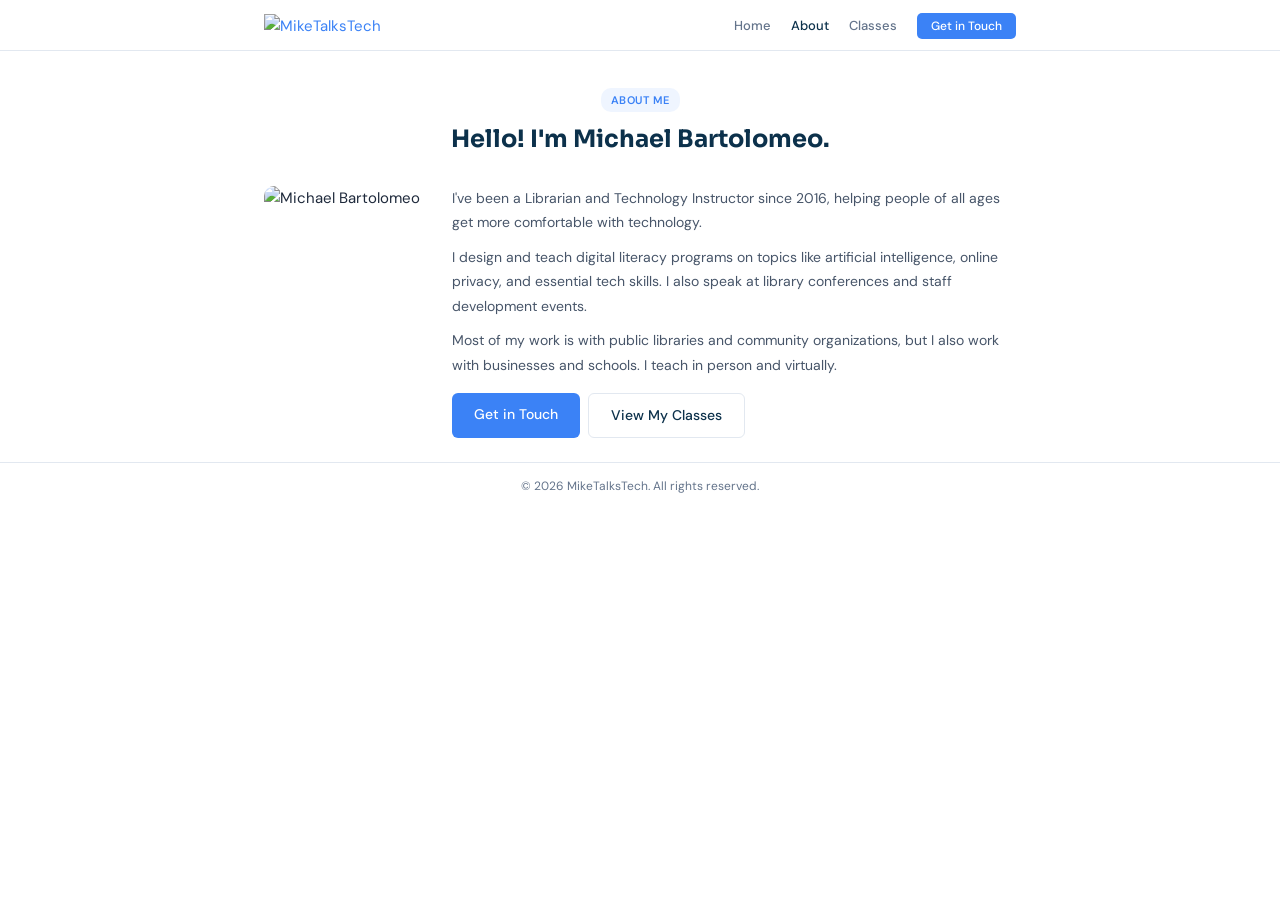
==== about/index.html @ 00e437ed "Add files via upload" ====
<!DOCTYPE html>
<html lang="en">
<head>
  <meta charset="UTF-8">
  <meta name="viewport" content="width=device-width, initial-scale=1.0">
  <title>About | MikeTalksTech</title>
  <meta name="description" content="Meet Michael Bartolomeo, librarian and technology educator helping communities build confidence with technology since 2016.">
  <link rel="stylesheet" href="../style.css">
</head>
<body>

  <nav>
    <div class="nav-bar">
      <a href="/"><img src="../images/logo.png" alt="MikeTalksTech"></a>
      <ul class="nav-links">
        <li><a href="/">Home</a></li>
        <li><a href="/about/" class="on">About</a></li>
        <li><a href="/classes/">Classes</a></li>
        <li><a href="/contact/" class="nav-btn">Get in Touch</a></li>
      </ul>
    </div>
  </nav>

  <div class="pg-head">
    <div class="sec-label">About Me</div>
    <h1>Hello! I'm Michael Bartolomeo.</h1>
  </div>

  <section class="sec" style="padding-top: 0;">
    <div class="w">
      <div class="bio">
        <img src="../images/photo.jpg" alt="Michael Bartolomeo">
        <div>
          <p>I've been a Librarian and Technology Instructor since 2016, helping people of all ages get more comfortable with technology.</p>
          <p>I design and teach digital literacy programs on topics like artificial intelligence, online privacy, and essential tech skills. I also speak at library conferences and staff development events.</p>
          <p>Most of my work is with public libraries and community organizations, but I also work with businesses and schools. I teach in person and virtually.</p>
          <div class="bio-btns">
            <a href="/contact/" class="btn btn-b">Get in Touch</a>
            <a href="/classes/" class="btn btn-o">View My Classes</a>
          </div>
        </div>
      </div>
    </div>
  </section>

  <footer><p>&copy; 2026 MikeTalksTech. All rights reserved.</p></footer>

</body>
</html>
---- style.css ----
@import url('https://fonts.googleapis.com/css2?family=Sora:wght@400;500;600;700&family=DM+Sans:opsz,wght@9..40,400;9..40,500;9..40,600&display=swap');

/* Reset */
*, *::before, *::after { margin: 0; padding: 0; box-sizing: border-box; }

:root {
  --navy: #0C314B;
  --blue: #3B82F6;
  --blue-tint: #eef4ff;
  --surface: #f7f8fa;
  --text: #1e293b;
  --text-mid: #475569;
  --text-light: #64748b;
  --white: #ffffff;
  --border: #e2e8f0;
}

body {
  font-family: 'DM Sans', sans-serif;
  font-size: 15px;
  color: var(--text);
  background: var(--white);
  line-height: 1.65;
}

h1, h2, h3 { font-family: 'Sora', sans-serif; color: var(--navy); }
a { color: var(--blue); text-decoration: none; }
a:hover { color: var(--navy); }
img { max-width: 100%; display: block; }

/* Wrapper */
.w { max-width: 800px; margin: 0 auto; padding: 0 24px; }

/* ===== NAV ===== */
nav {
  border-bottom: 1px solid var(--border);
  background: var(--white);
  position: sticky;
  top: 0;
  z-index: 50;
}

nav.dark { background: var(--navy); border-bottom: none; }

.nav-bar {
  max-width: 800px;
  margin: 0 auto;
  padding: 0 24px;
  height: 50px;
  display: flex;
  align-items: center;
  justify-content: space-between;
}

.nav-bar img { height: 22px; width: auto; }

.nav-links { list-style: none; display: flex; gap: 20px; align-items: center; }

.nav-links a {
  font-size: 13px;
  font-weight: 500;
  color: var(--text-light);
}

.nav-links a:hover, .nav-links a.on { color: var(--navy); }

nav.dark .nav-links a { color: rgba(255,255,255,0.8); }
nav.dark .nav-links a:hover, nav.dark .nav-links a.on { color: #fff; }

.nav-btn {
  background: var(--blue);
  color: #fff !important;
  padding: 5px 14px;
  border-radius: 5px;
  font-size: 12px !important;
  font-weight: 500;
}

.nav-btn:hover { background: #2563eb; color: #fff !important; }

/* Mobile nav */
.menu-btn { display: none; background: none; border: none; cursor: pointer; }
.menu-btn span { display: block; width: 18px; height: 2px; background: var(--navy); margin: 4px 0; }
nav.dark .menu-btn span { background: #fff; }

/* ===== HERO ===== */
.hero {
  background: var(--navy);
  color: #fff;
  text-align: center;
  padding: 56px 24px 48px;
}

.hero h1 {
  color: #fff;
  font-size: 28px;
  font-weight: 700;
  margin-bottom: 12px;
  line-height: 1.2;
}

.hero p {
  color: rgba(255,255,255,0.85);
  font-size: 15px;
  max-width: 460px;
  margin: 0 auto 24px;
  line-height: 1.7;
}

.hero-label {
  display: inline-block;
  background: rgba(59,130,246,0.15);
  color: #60a5fa;
  font-size: 11px;
  font-weight: 600;
  letter-spacing: 0.5px;
  text-transform: uppercase;
  padding: 3px 12px;
  border-radius: 12px;
  margin-bottom: 16px;
}

/* ===== BUTTONS ===== */
.btn {
  display: inline-block;
  padding: 10px 22px;
  border-radius: 6px;
  font-family: 'DM Sans', sans-serif;
  font-size: 14px;
  font-weight: 500;
  border: none;
  cursor: pointer;
  text-align: center;
}

.btn-w { background: #fff; color: var(--navy); }
.btn-w:hover { background: #f0f0f0; color: var(--navy); }

.btn-b { background: var(--blue); color: #fff; }
.btn-b:hover { background: #2563eb; color: #fff; }

.btn-o { background: none; color: var(--navy); border: 1.5px solid var(--border); }
.btn-o:hover { border-color: var(--blue); color: var(--blue); }

.btn-ghost { background: none; color: rgba(255,255,255,0.85); border: 1.5px solid rgba(255,255,255,0.3); }
.btn-ghost:hover { color: #fff; background: rgba(255,255,255,0.06); }

.btn-row { display: flex; gap: 10px; justify-content: center; }

/* ===== SECTIONS ===== */
.sec { padding: 24px 0; }
.sec-alt { background: var(--surface); padding-top: 20px; }

.sec-label {
  display: inline-block;
  background: rgba(59,130,246,0.08);
  color: var(--blue);
  font-size: 11px;
  font-weight: 600;
  letter-spacing: 0.5px;
  text-transform: uppercase;
  padding: 3px 10px;
  border-radius: 10px;
  margin-bottom: 8px;
}

.sec h2 { font-size: 22px; font-weight: 700; margin-bottom: 6px; }
.sec .sub { font-size: 14px; color: var(--text-mid); max-width: 440px; }
.sec-head { margin-bottom: 18px; text-align: center; }
.sec-head .sub { margin: 0 auto; }

/* ===== 3-COLUMN GRID ===== */
.row3 {
  display: grid;
  grid-template-columns: repeat(3, 1fr);
  gap: 14px;
}

.box {
  border: 1px solid var(--border);
  border-radius: 8px;
  padding: 20px;
  background: var(--white);
}

.box:hover { border-color: var(--blue); }

.box h3 { font-size: 14px; font-weight: 600; margin-bottom: 4px; }
.box p { font-size: 13px; color: var(--text-mid); line-height: 1.6; }

/* ===== CLASS TOPIC GROUPS ===== */
.topic-group { margin-bottom: 28px; padding-top: 24px; border-top: 1px solid var(--border); }
.topic-group:first-child { border-top: none; padding-top: 0; }
.topic-group:last-child { margin-bottom: 0; }

.topic-group h2 {
  font-size: 16px;
  font-weight: 700;
  margin-bottom: 10px;
}

.cls-grid {
  display: grid;
  grid-template-columns: repeat(3, 1fr);
  gap: 10px;
}

.cls {
  border: 1px solid var(--border);
  border-radius: 8px;
  padding: 14px 16px;
  background: var(--white);
}

.cls:hover { border-color: var(--blue); }

.cls h3 { font-size: 13px; font-weight: 600; margin-bottom: 2px; }

.cls-dur {
  font-size: 10px;
  font-weight: 500;
  color: var(--blue);
  display: block;
  margin-bottom: 6px;
}

.cls p { font-size: 12px; color: var(--text-mid); line-height: 1.55; margin: 0; }

.cls-note {
  font-size: 11px;
  color: var(--text-light);
  font-style: italic;
  margin-top: 6px;
}

/* ===== CTA BAR ===== */
.cta {
  background: var(--navy);
  color: #fff;
  text-align: center;
  padding: 36px 24px;
}

.cta h2 { color: #fff; font-size: 20px; margin-bottom: 6px; }
.cta p { color: rgba(255,255,255,0.8); font-size: 14px; margin-bottom: 18px; }

/* ===== PAGE HEADER ===== */
.pg-head {
  text-align: center;
  padding: 36px 0 20px;
}

.pg-head h1 { font-size: 24px; margin-bottom: 6px; }
.pg-head p { font-size: 14px; color: var(--text-mid); max-width: 420px; margin: 0 auto; }

.pg-head.dark {
  background: var(--navy);
  padding: 36px 24px 32px;
  margin-bottom: 32px;
}

.pg-head.dark h1 { color: #fff; }
.pg-head.dark p { color: rgba(255,255,255,0.8); }
.pg-head.dark .sec-label {
  background: rgba(59,130,246,0.15);
  color: #60a5fa;
}

/* ===== ABOUT ===== */
.bio {
  display: grid;
  grid-template-columns: 160px 1fr;
  gap: 28px;
  align-items: start;
}

.bio img {
  width: 160px;
  height: 160px;
  object-fit: cover;
  border-radius: 10px;
}

.bio p { font-size: 14px; color: var(--text-mid); line-height: 1.75; margin-bottom: 10px; }
.bio-btns { display: flex; gap: 8px; margin-top: 16px; }

/* ===== CONTACT ===== */
.contact-row {
  display: grid;
  grid-template-columns: 1fr 1fr;
  gap: 32px;
}

.contact-row p { font-size: 14px; color: var(--text-mid); line-height: 1.7; margin-bottom: 12px; }

.links { display: flex; gap: 8px; margin-top: 16px; }

.links a {
  width: 32px;
  height: 32px;
  border: 1px solid var(--border);
  border-radius: 6px;
  display: flex;
  align-items: center;
  justify-content: center;
  color: var(--text-light);
}

.links a:hover { border-color: var(--blue); color: var(--blue); }

.form-box {
  background: var(--surface);
  border: 1px solid var(--border);
  border-radius: 10px;
  padding: 20px;
}

.f { margin-bottom: 12px; }
.f label { display: block; font-size: 12px; font-weight: 500; color: var(--navy); margin-bottom: 3px; }

.f input, .f select, .f textarea {
  width: 100%;
  padding: 8px 10px;
  border: 1.5px solid var(--border);
  border-radius: 5px;
  font-family: 'DM Sans', sans-serif;
  font-size: 14px;
  color: var(--text);
  background: #fff;
}

.f input:focus, .f select:focus, .f textarea:focus { outline: none; border-color: var(--blue); }
.f textarea { resize: vertical; min-height: 80px; }

/* ===== FOOTER ===== */
footer {
  border-top: 1px solid var(--border);
  text-align: center;
  padding: 14px 0;
}

footer p { font-size: 12px; color: var(--text-light); }

/* ===== MOBILE ===== */
@media (max-width: 700px) {
  .nav-links { display: none; }
  .menu-btn { display: block; }
  .hero h1 { font-size: 22px; }
  .row3 { grid-template-columns: 1fr; }
  .cls-grid { grid-template-columns: 1fr; }
  .bio { grid-template-columns: 1fr; text-align: center; }
  .bio img { margin: 0 auto; }
  .bio-btns { justify-content: center; }
  .contact-row { grid-template-columns: 1fr; }
}
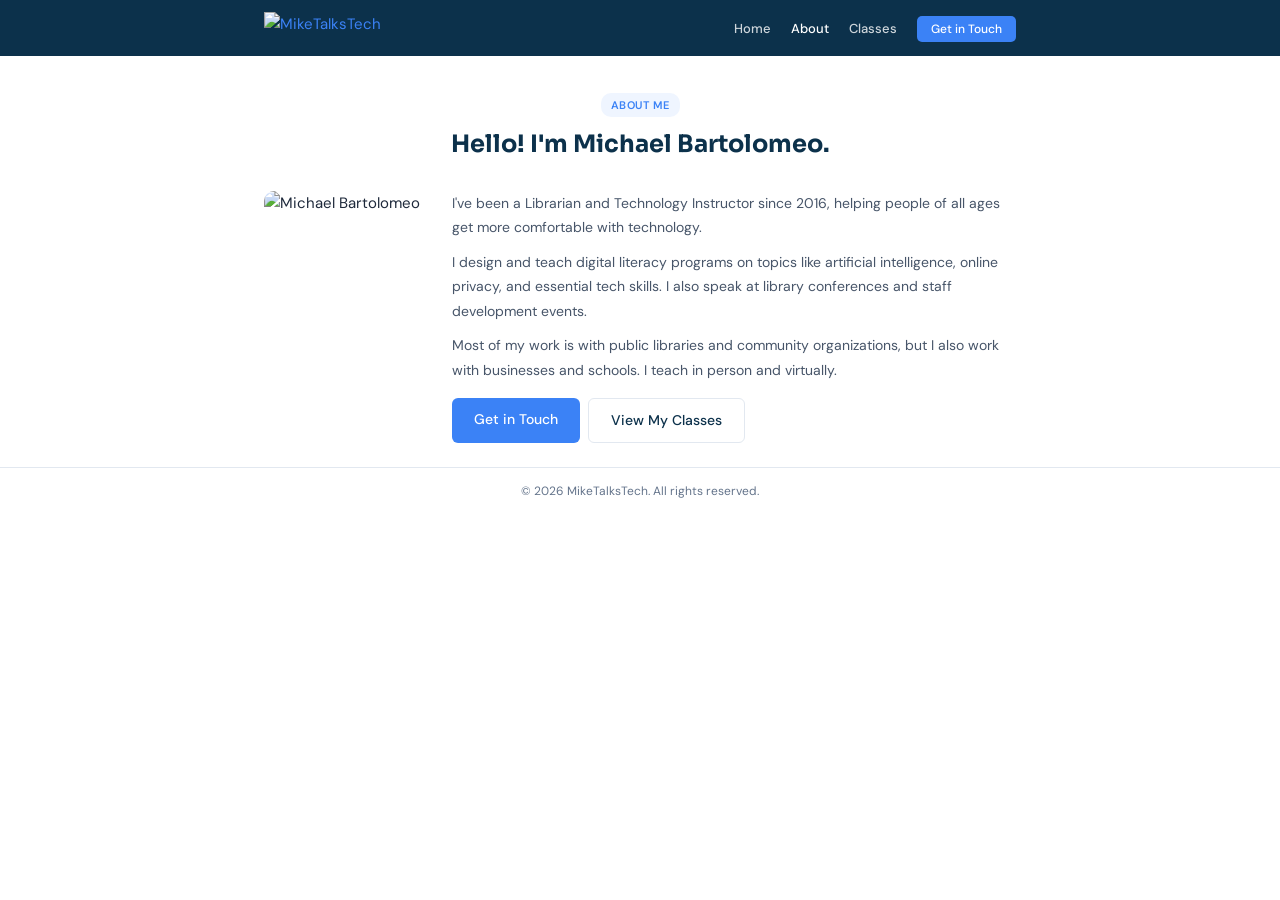
==== commit a4517f9b: "Add files via upload" ====
--- a/about/index.html
+++ b/about/index.html
@@ -9,7 +9,7 @@
 </head>
 <body>
 
-  <nav>
+  <nav class="dark">
     <div class="nav-bar">
       <a href="/"><img src="../images/logo.png" alt="MikeTalksTech"></a>
       <ul class="nav-links">
--- a/style.css
+++ b/style.css
@@ -46,13 +46,13 @@
   max-width: 800px;
   margin: 0 auto;
   padding: 0 24px;
-  height: 50px;
+  height: 56px;
   display: flex;
   align-items: center;
   justify-content: space-between;
 }
 
-.nav-bar img { height: 22px; width: auto; }
+.nav-bar img { height: 32px; width: auto; }
 
 .nav-links { list-style: none; display: flex; gap: 20px; align-items: center; }
 
@@ -97,6 +97,11 @@
   font-weight: 700;
   margin-bottom: 12px;
   line-height: 1.2;
+}
+
+#rotate {
+  color: var(--blue-soft);
+  transition: opacity 0.3s;
 }
 
 .hero p {
@@ -149,7 +154,7 @@
 
 /* ===== SECTIONS ===== */
 .sec { padding: 24px 0; }
-.sec-alt { background: var(--surface); padding-top: 20px; }
+.sec-alt { background: var(--surface); padding-top: 20px; padding-bottom: 36px; }
 
 .sec-label {
   display: inline-block;
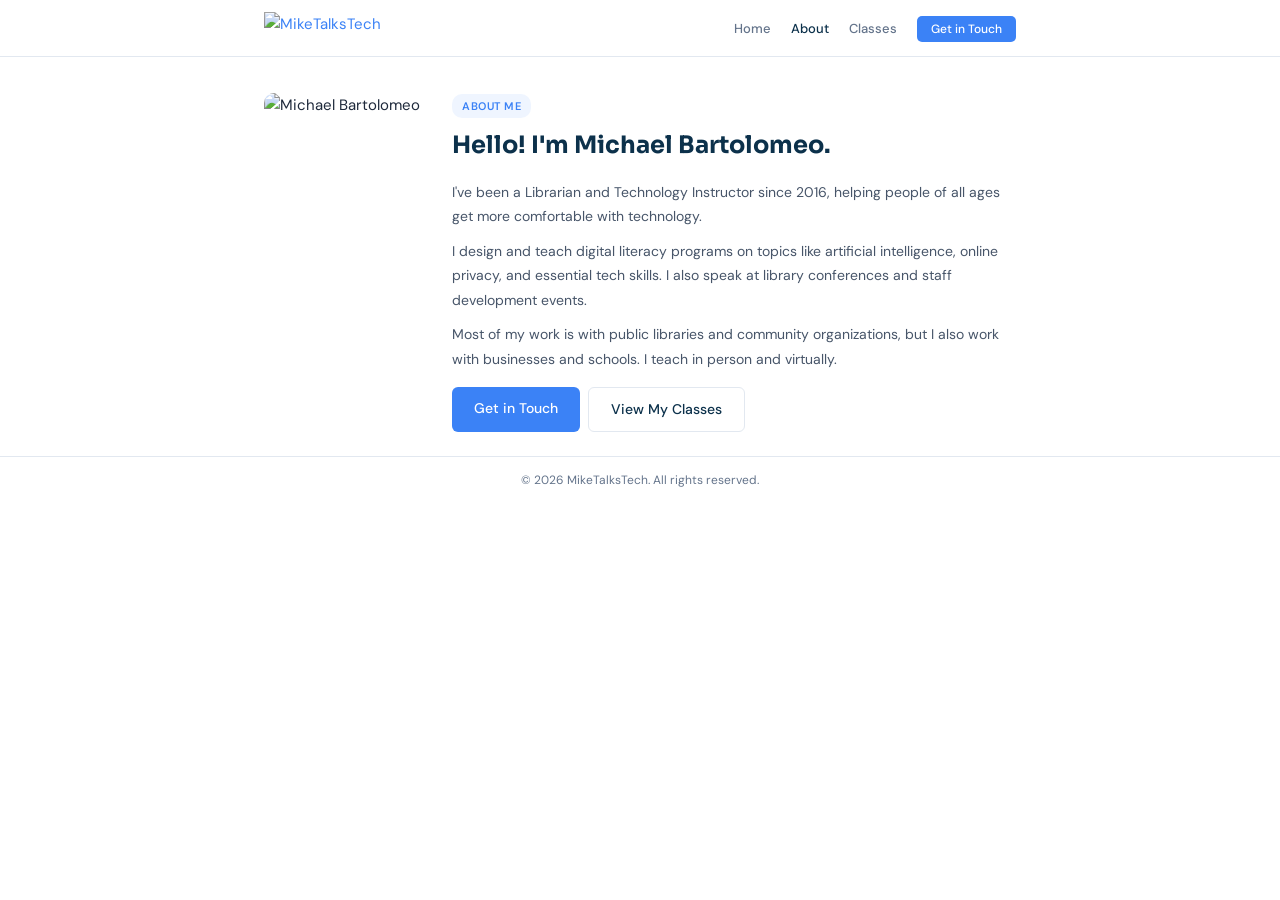
==== commit f3e853e8: "Add files via upload" ====
--- a/about/index.html
+++ b/about/index.html
@@ -9,9 +9,9 @@
 </head>
 <body>
 
-  <nav class="dark">
+  <nav>
     <div class="nav-bar">
-      <a href="/"><img src="../images/logo.png" alt="MikeTalksTech"></a>
+      <a href="/"><img src="../images/logo-blue.png" alt="MikeTalksTech"></a>
       <ul class="nav-links">
         <li><a href="/">Home</a></li>
         <li><a href="/about/" class="on">About</a></li>
@@ -21,16 +21,13 @@
     </div>
   </nav>
 
-  <div class="pg-head">
-    <div class="sec-label">About Me</div>
-    <h1>Hello! I'm Michael Bartolomeo.</h1>
-  </div>
-
-  <section class="sec" style="padding-top: 0;">
+  <section class="sec" style="padding-top: 36px;">
     <div class="w">
       <div class="bio">
         <img src="../images/photo.jpg" alt="Michael Bartolomeo">
         <div>
+          <div class="sec-label">About Me</div>
+          <h2 style="font-size: 24px; margin-bottom: 14px;">Hello! I'm Michael Bartolomeo.</h2>
           <p>I've been a Librarian and Technology Instructor since 2016, helping people of all ages get more comfortable with technology.</p>
           <p>I design and teach digital literacy programs on topics like artificial intelligence, online privacy, and essential tech skills. I also speak at library conferences and staff development events.</p>
           <p>Most of my work is with public libraries and community organizations, but I also work with businesses and schools. I teach in person and virtually.</p>
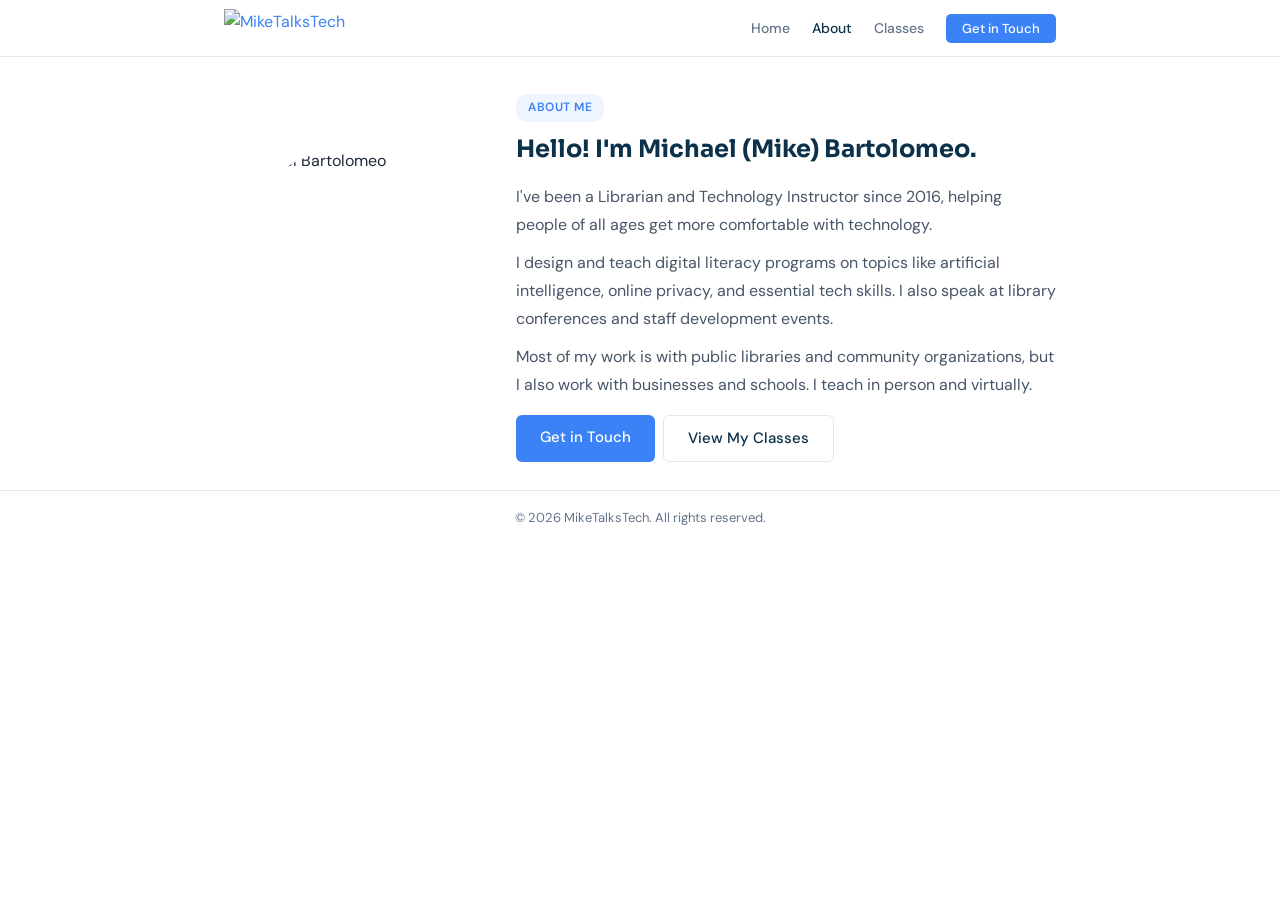
==== commit 9522b41d: "Update index.html" ====
--- a/about/index.html
+++ b/about/index.html
@@ -1,10 +1,30 @@
 <!DOCTYPE html>
 <html lang="en">
 <head>
+  <!-- Google Analytics -->
+  <script async src="https://www.googletagmanager.com/gtag/js?id=G-N8987LX8X8"></script>
+  <script>
+    window.dataLayer = window.dataLayer || [];
+    function gtag(){dataLayer.push(arguments);}
+    gtag("js", new Date());
+    gtag("config", "G-N8987LX8X8");
+  </script>
   <meta charset="UTF-8">
   <meta name="viewport" content="width=device-width, initial-scale=1.0">
   <title>About | MikeTalksTech</title>
   <meta name="description" content="Meet Michael Bartolomeo, librarian and technology educator helping communities build confidence with technology since 2016.">
+  <link rel="canonical" href="https://miketalkstech.com/about/">
+  <link rel="icon" href="/favicon.png" type="image/png">
+  <link rel="apple-touch-icon" href="/apple-touch-icon.png">
+  <meta property="og:type" content="profile">
+  <meta property="og:title" content="About Michael Bartolomeo | MikeTalksTech">
+  <meta property="og:description" content="Librarian and technology instructor since 2016, helping people of all ages get comfortable with technology.">
+  <meta property="og:url" content="https://miketalkstech.com/about/">
+  <meta property="og:image" content="https://miketalkstech.com/images/og-image.png">
+  <meta property="og:site_name" content="MikeTalksTech">
+  <meta name="twitter:card" content="summary">
+  <meta name="twitter:title" content="About Michael Bartolomeo | MikeTalksTech">
+  <meta name="twitter:description" content="Librarian and technology instructor since 2016, helping people of all ages get comfortable with technology.">
   <link rel="stylesheet" href="../style.css">
 </head>
 <body>
@@ -27,7 +47,7 @@
         <img src="../images/photo.jpg" alt="Michael Bartolomeo">
         <div>
           <div class="sec-label">About Me</div>
-          <h2 style="font-size: 24px; margin-bottom: 14px;">Hello! I'm Michael Bartolomeo.</h2>
+          <h2 style="font-size: 24px; margin-bottom: 14px;">Hello! I'm Michael (Mike) Bartolomeo.</h2>
           <p>I've been a Librarian and Technology Instructor since 2016, helping people of all ages get more comfortable with technology.</p>
           <p>I design and teach digital literacy programs on topics like artificial intelligence, online privacy, and essential tech skills. I also speak at library conferences and staff development events.</p>
           <p>Most of my work is with public libraries and community organizations, but I also work with businesses and schools. I teach in person and virtually.</p>
--- a/style.css
+++ b/style.css
@@ -6,6 +6,7 @@
 :root {
   --navy: #0C314B;
   --blue: #3B82F6;
+  --blue-soft: #60a5fa;
   --blue-tint: #eef4ff;
   --surface: #f7f8fa;
   --text: #1e293b;
@@ -17,7 +18,7 @@
 
 body {
   font-family: 'DM Sans', sans-serif;
-  font-size: 15px;
+  font-size: 16px;
   color: var(--text);
   background: var(--white);
   line-height: 1.65;
@@ -29,7 +30,7 @@
 img { max-width: 100%; display: block; }
 
 /* Wrapper */
-.w { max-width: 800px; margin: 0 auto; padding: 0 24px; }
+.w { max-width: 880px; margin: 0 auto; padding: 0 24px; }
 
 /* ===== NAV ===== */
 nav {
@@ -43,7 +44,7 @@
 nav.dark { background: var(--navy); border-bottom: none; }
 
 .nav-bar {
-  max-width: 800px;
+  max-width: 880px;
   margin: 0 auto;
   padding: 0 24px;
   height: 56px;
@@ -52,12 +53,12 @@
   justify-content: space-between;
 }
 
-.nav-bar img { height: 32px; width: auto; }
-
-.nav-links { list-style: none; display: flex; gap: 20px; align-items: center; }
+.nav-bar img { height: 38px; width: auto; }
+
+.nav-links { list-style: none; display: flex; gap: 22px; align-items: center; }
 
 .nav-links a {
-  font-size: 13px;
+  font-size: 14px;
   font-weight: 500;
   color: var(--text-light);
 }
@@ -70,9 +71,9 @@
 .nav-btn {
   background: var(--blue);
   color: #fff !important;
-  padding: 5px 14px;
+  padding: 6px 16px;
   border-radius: 5px;
-  font-size: 12px !important;
+  font-size: 13px !important;
   font-weight: 500;
 }
 
@@ -93,21 +94,25 @@
 
 .hero h1 {
   color: #fff;
-  font-size: 28px;
+  font-size: 34px;
   font-weight: 700;
-  margin-bottom: 12px;
+  margin-bottom: 14px;
   line-height: 1.2;
 }
 
 #rotate {
   color: var(--blue-soft);
-  transition: opacity 0.3s;
-}
+  border-right: 2px solid var(--blue-soft);
+  padding-right: 2px;
+  animation: blink 0.7s step-end infinite;
+}
+
+@keyframes blink { 0%,100% { border-color: var(--blue-soft); } 50% { border-color: transparent; } }
 
 .hero p {
   color: rgba(255,255,255,0.85);
-  font-size: 15px;
-  max-width: 460px;
+  font-size: 16px;
+  max-width: 500px;
   margin: 0 auto 24px;
   line-height: 1.7;
 }
@@ -116,11 +121,11 @@
   display: inline-block;
   background: rgba(59,130,246,0.15);
   color: #60a5fa;
-  font-size: 11px;
+  font-size: 12px;
   font-weight: 600;
   letter-spacing: 0.5px;
   text-transform: uppercase;
-  padding: 3px 12px;
+  padding: 4px 14px;
   border-radius: 12px;
   margin-bottom: 16px;
 }
@@ -128,10 +133,10 @@
 /* ===== BUTTONS ===== */
 .btn {
   display: inline-block;
-  padding: 10px 22px;
+  padding: 10px 24px;
   border-radius: 6px;
   font-family: 'DM Sans', sans-serif;
-  font-size: 14px;
+  font-size: 15px;
   font-weight: 500;
   border: none;
   cursor: pointer;
@@ -153,25 +158,25 @@
 .btn-row { display: flex; gap: 10px; justify-content: center; }
 
 /* ===== SECTIONS ===== */
-.sec { padding: 24px 0; }
-.sec-alt { background: var(--surface); padding-top: 20px; padding-bottom: 36px; }
+.sec { padding: 28px 0; }
+.sec-alt { background: var(--surface); padding-top: 24px; padding-bottom: 36px; }
 
 .sec-label {
   display: inline-block;
   background: rgba(59,130,246,0.08);
   color: var(--blue);
-  font-size: 11px;
+  font-size: 12px;
   font-weight: 600;
   letter-spacing: 0.5px;
   text-transform: uppercase;
-  padding: 3px 10px;
+  padding: 4px 12px;
   border-radius: 10px;
   margin-bottom: 8px;
 }
 
-.sec h2 { font-size: 22px; font-weight: 700; margin-bottom: 6px; }
-.sec .sub { font-size: 14px; color: var(--text-mid); max-width: 440px; }
-.sec-head { margin-bottom: 18px; text-align: center; }
+.sec h2 { font-size: 26px; font-weight: 700; margin-bottom: 6px; }
+.sec .sub { font-size: 16px; color: var(--text-mid); max-width: 480px; }
+.sec-head { margin-bottom: 20px; text-align: center; }
 .sec-head .sub { margin: 0 auto; }
 
 /* ===== 3-COLUMN GRID ===== */
@@ -190,49 +195,49 @@
 
 .box:hover { border-color: var(--blue); }
 
-.box h3 { font-size: 14px; font-weight: 600; margin-bottom: 4px; }
-.box p { font-size: 13px; color: var(--text-mid); line-height: 1.6; }
+.box h3 { font-size: 16px; font-weight: 600; margin-bottom: 4px; }
+.box p { font-size: 15px; color: var(--text-mid); line-height: 1.6; }
 
 /* ===== CLASS TOPIC GROUPS ===== */
-.topic-group { margin-bottom: 28px; padding-top: 24px; border-top: 1px solid var(--border); }
+.topic-group { margin-bottom: 32px; padding-top: 28px; border-top: 1px solid var(--border); }
 .topic-group:first-child { border-top: none; padding-top: 0; }
 .topic-group:last-child { margin-bottom: 0; }
 
 .topic-group h2 {
-  font-size: 16px;
+  font-size: 20px;
   font-weight: 700;
-  margin-bottom: 10px;
+  margin-bottom: 12px;
 }
 
 .cls-grid {
   display: grid;
   grid-template-columns: repeat(3, 1fr);
-  gap: 10px;
+  gap: 12px;
 }
 
 .cls {
   border: 1px solid var(--border);
   border-radius: 8px;
-  padding: 14px 16px;
+  padding: 16px 18px;
   background: var(--white);
 }
 
 .cls:hover { border-color: var(--blue); }
 
-.cls h3 { font-size: 13px; font-weight: 600; margin-bottom: 2px; }
+.cls h3 { font-size: 15px; font-weight: 600; margin-bottom: 2px; }
 
 .cls-dur {
-  font-size: 10px;
+  font-size: 12px;
   font-weight: 500;
   color: var(--blue);
   display: block;
   margin-bottom: 6px;
 }
 
-.cls p { font-size: 12px; color: var(--text-mid); line-height: 1.55; margin: 0; }
+.cls p { font-size: 14px; color: var(--text-mid); line-height: 1.6; margin: 0; }
 
 .cls-note {
-  font-size: 11px;
+  font-size: 12px;
   color: var(--text-light);
   font-style: italic;
   margin-top: 6px;
@@ -243,24 +248,24 @@
   background: var(--navy);
   color: #fff;
   text-align: center;
-  padding: 36px 24px;
-}
-
-.cta h2 { color: #fff; font-size: 20px; margin-bottom: 6px; }
-.cta p { color: rgba(255,255,255,0.8); font-size: 14px; margin-bottom: 18px; }
+  padding: 40px 24px;
+}
+
+.cta h2 { color: #fff; font-size: 24px; margin-bottom: 8px; }
+.cta p { color: rgba(255,255,255,0.8); font-size: 16px; margin-bottom: 20px; }
 
 /* ===== PAGE HEADER ===== */
 .pg-head {
   text-align: center;
-  padding: 36px 0 20px;
-}
-
-.pg-head h1 { font-size: 24px; margin-bottom: 6px; }
-.pg-head p { font-size: 14px; color: var(--text-mid); max-width: 420px; margin: 0 auto; }
+  padding: 40px 0 24px;
+}
+
+.pg-head h1 { font-size: 28px; margin-bottom: 8px; }
+.pg-head p { font-size: 16px; color: var(--text-mid); max-width: 460px; margin: 0 auto; }
 
 .pg-head.dark {
   background: var(--navy);
-  padding: 36px 24px 32px;
+  padding: 40px 24px 36px;
   margin-bottom: 32px;
 }
 
@@ -274,19 +279,19 @@
 /* ===== ABOUT ===== */
 .bio {
   display: grid;
-  grid-template-columns: 160px 1fr;
-  gap: 28px;
-  align-items: start;
+  grid-template-columns: 260px 1fr;
+  gap: 32px;
+  align-items: center;
 }
 
 .bio img {
-  width: 160px;
-  height: 160px;
+  width: 260px;
+  height: 260px;
   object-fit: cover;
-  border-radius: 10px;
-}
-
-.bio p { font-size: 14px; color: var(--text-mid); line-height: 1.75; margin-bottom: 10px; }
+  border-radius: 50%;
+}
+
+.bio p { font-size: 16px; color: var(--text-mid); line-height: 1.75; margin-bottom: 10px; }
 .bio-btns { display: flex; gap: 8px; margin-top: 16px; }
 
 /* ===== CONTACT ===== */
@@ -296,13 +301,13 @@
   gap: 32px;
 }
 
-.contact-row p { font-size: 14px; color: var(--text-mid); line-height: 1.7; margin-bottom: 12px; }
+.contact-row p { font-size: 16px; color: var(--text-mid); line-height: 1.7; margin-bottom: 12px; }
 
 .links { display: flex; gap: 8px; margin-top: 16px; }
 
 .links a {
-  width: 32px;
-  height: 32px;
+  width: 34px;
+  height: 34px;
   border: 1px solid var(--border);
   border-radius: 6px;
   display: flex;
@@ -317,44 +322,44 @@
   background: var(--surface);
   border: 1px solid var(--border);
   border-radius: 10px;
-  padding: 20px;
-}
-
-.f { margin-bottom: 12px; }
-.f label { display: block; font-size: 12px; font-weight: 500; color: var(--navy); margin-bottom: 3px; }
+  padding: 22px;
+}
+
+.f { margin-bottom: 14px; }
+.f label { display: block; font-size: 14px; font-weight: 500; color: var(--navy); margin-bottom: 4px; }
 
 .f input, .f select, .f textarea {
   width: 100%;
-  padding: 8px 10px;
+  padding: 9px 12px;
   border: 1.5px solid var(--border);
   border-radius: 5px;
   font-family: 'DM Sans', sans-serif;
-  font-size: 14px;
+  font-size: 15px;
   color: var(--text);
   background: #fff;
 }
 
 .f input:focus, .f select:focus, .f textarea:focus { outline: none; border-color: var(--blue); }
-.f textarea { resize: vertical; min-height: 80px; }
+.f textarea { resize: vertical; min-height: 90px; }
 
 /* ===== FOOTER ===== */
 footer {
   border-top: 1px solid var(--border);
   text-align: center;
-  padding: 14px 0;
-}
-
-footer p { font-size: 12px; color: var(--text-light); }
+  padding: 16px 0;
+}
+
+footer p { font-size: 13px; color: var(--text-light); }
 
 /* ===== MOBILE ===== */
 @media (max-width: 700px) {
   .nav-links { display: none; }
   .menu-btn { display: block; }
-  .hero h1 { font-size: 22px; }
+  .hero h1 { font-size: 26px; }
   .row3 { grid-template-columns: 1fr; }
   .cls-grid { grid-template-columns: 1fr; }
   .bio { grid-template-columns: 1fr; text-align: center; }
-  .bio img { margin: 0 auto; }
+  .bio img { margin: 0 auto; width: 200px; height: 200px; }
   .bio-btns { justify-content: center; }
   .contact-row { grid-template-columns: 1fr; }
 }
